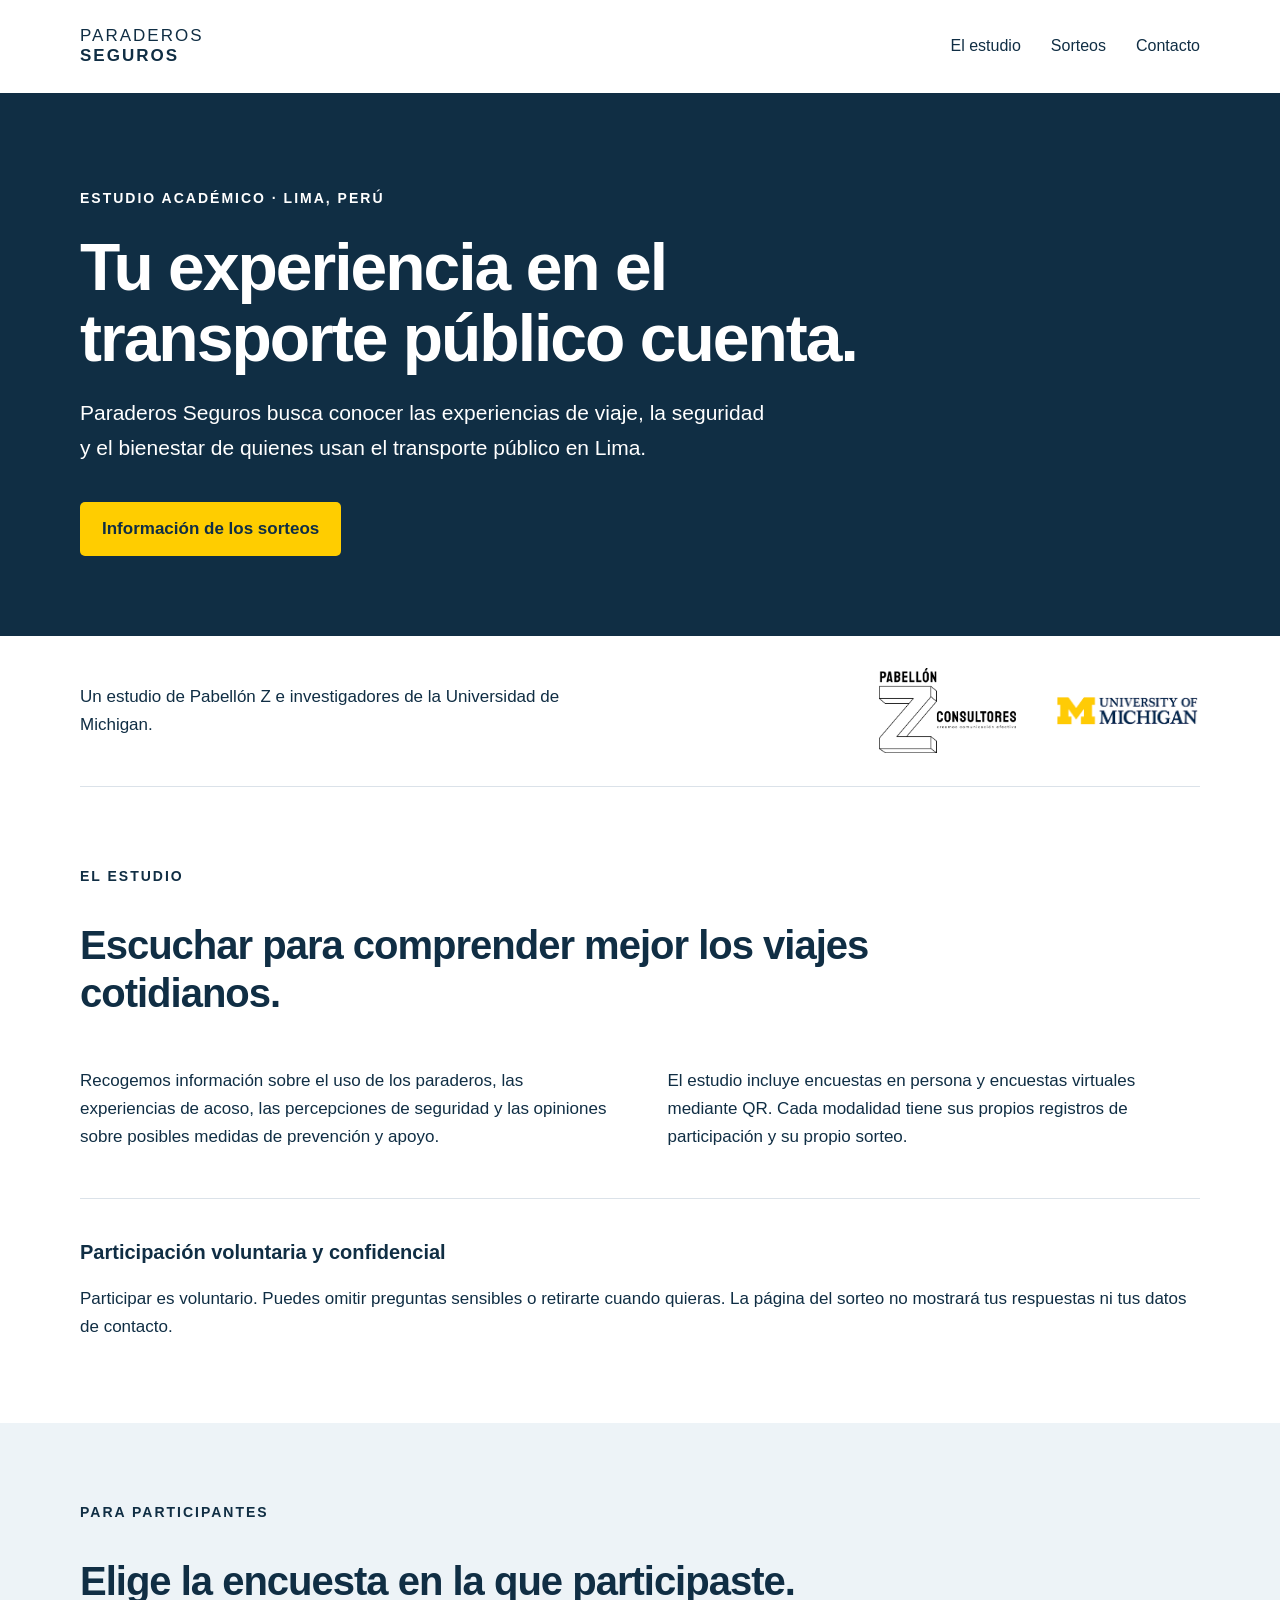
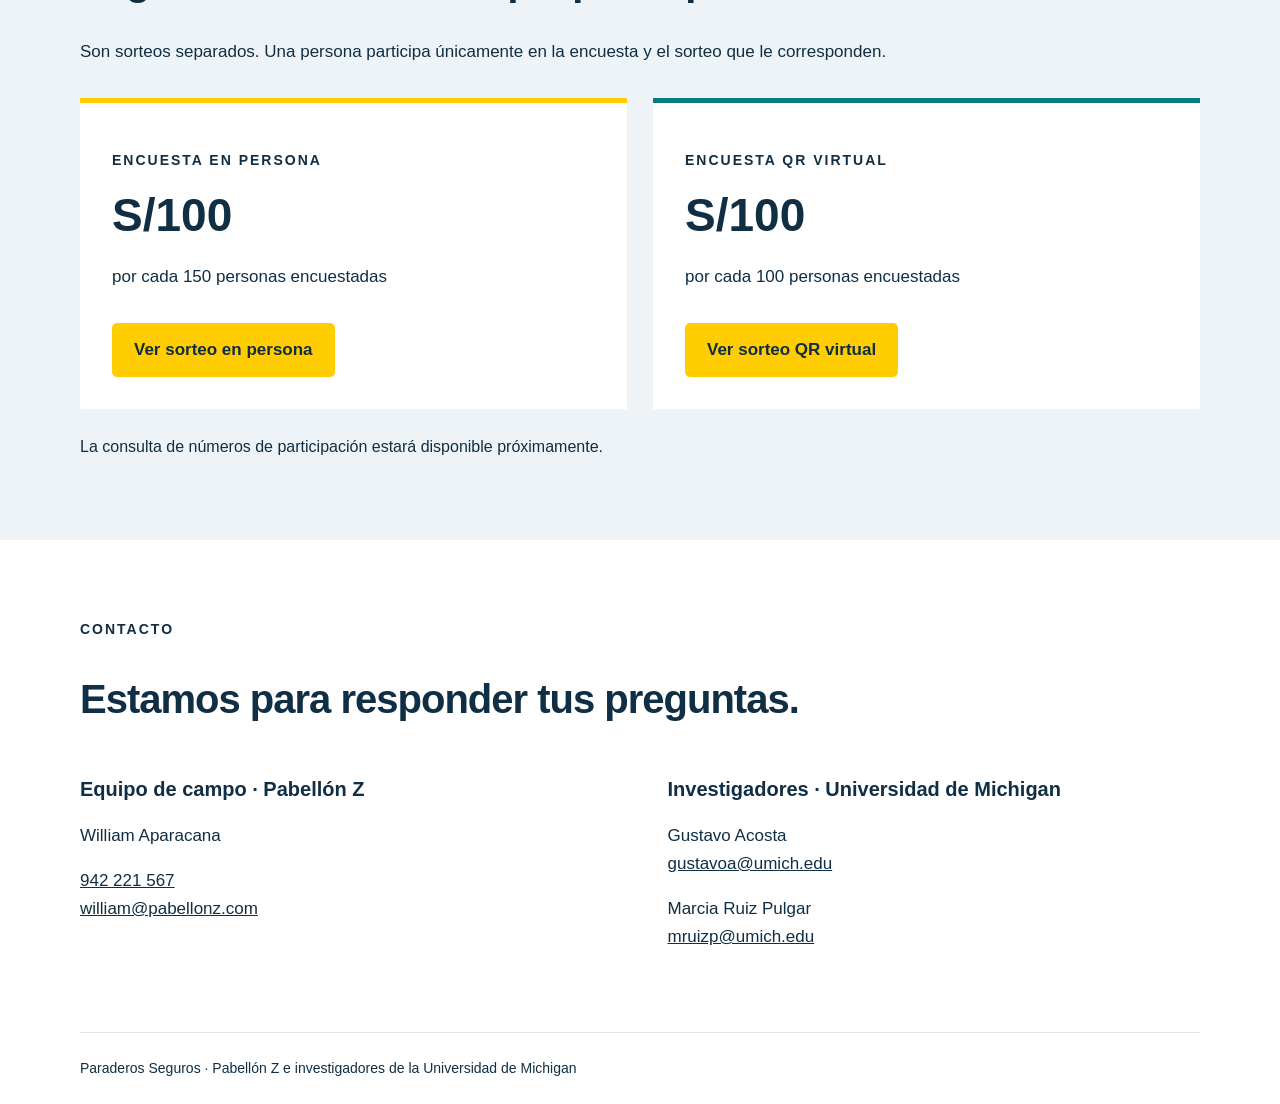
==== index.html @ fc578a71 "Publicar web de Paraderos Seguros y páginas de sorteos" ====
<!doctype html>
<html lang="es"><head><meta charset="utf-8"><meta name="viewport" content="width=device-width, initial-scale=1"><meta name="description" content="Paraderos Seguros: estudio sobre experiencias de viaje, seguridad y bienestar en el transporte público de Lima."><title>Paraderos Seguros | El proyecto</title><link rel="stylesheet" href="project.css"></head>
<body><header class="wrap"><a class="brand" href="#inicio">PARADEROS<br><strong>SEGUROS</strong></a><nav aria-label="Navegación principal"><a href="#estudio">El estudio</a><a href="#sorteos">Sorteos</a><a href="#contacto">Contacto</a></nav></header>
<main id="inicio"><section class="hero"><div class="wrap"><p class="eyebrow">ESTUDIO ACADÉMICO · LIMA, PERÚ</p><h1>Tu experiencia en el transporte público cuenta.</h1><p>Paraderos Seguros busca conocer las experiencias de viaje, la seguridad y el bienestar de quienes usan el transporte público en Lima.</p><a class="button" href="#sorteos">Información de los sorteos</a></div></section>
<div class="wrap institutions"><p>Un estudio de Pabellón Z e investigadores de la Universidad de Michigan.</p><div><img src="pabellon-z.png" alt="Pabellón Z"><img src="michigan.png" alt="Universidad de Michigan"></div></div>
<section class="wrap section" id="estudio"><p class="eyebrow">EL ESTUDIO</p><h2>Escuchar para comprender mejor los viajes cotidianos.</h2><div class="columns"><p>Recogemos información sobre el uso de los paraderos, las experiencias de acoso, las percepciones de seguridad y las opiniones sobre posibles medidas de prevención y apoyo.</p><p>El estudio incluye encuestas en persona y encuestas virtuales mediante QR. Cada modalidad tiene sus propios registros de participación y su propio sorteo.</p></div><div class="privacy"><h3>Participación voluntaria y confidencial</h3><p>Participar es voluntario. Puedes omitir preguntas sensibles o retirarte cuando quieras. La página del sorteo no mostrará tus respuestas ni tus datos de contacto.</p></div></section>
<section class="raffles" id="sorteos"><div class="wrap section"><p class="eyebrow">PARA PARTICIPANTES</p><h2>Elige la encuesta en la que participaste.</h2><p>Son sorteos separados. Una persona participa únicamente en la encuesta y el sorteo que le corresponden.</p><div class="cards"><article><p class="eyebrow">ENCUESTA EN PERSONA</p><h3>S/100</h3><p>por cada 150 personas encuestadas</p><a class="button" href="presencial.html">Ver sorteo en persona</a></article><article><p class="eyebrow">ENCUESTA QR VIRTUAL</p><h3>S/100</h3><p>por cada 100 personas encuestadas</p><a class="button" href="qr.html">Ver sorteo QR virtual</a></article></div><p class="notice">La consulta de números de participación estará disponible próximamente.</p></div></section>
<section class="wrap section" id="contacto"><p class="eyebrow">CONTACTO</p><h2>Estamos para responder tus preguntas.</h2><div class="columns"><div><h3>Equipo de campo · Pabellón Z</h3><p>William Aparacana</p><p><a href="tel:+51942221567">942 221 567</a><br><a href="mailto:william@pabellonz.com">william@pabellonz.com</a></p></div><div><h3>Investigadores · Universidad de Michigan</h3><p>Gustavo Acosta<br><a href="mailto:gustavoa@umich.edu">gustavoa@umich.edu</a></p><p>Marcia Ruiz Pulgar<br><a href="mailto:mruizp@umich.edu">mruizp@umich.edu</a></p></div></div></section></main><footer class="wrap">Paraderos Seguros · Pabellón Z e investigadores de la Universidad de Michigan</footer></body></html>
---- project.css ----
*{box-sizing:border-box}html{scroll-behavior:smooth}body{margin:0;color:#102e44;background:#fff;font-family:Arial,Helvetica,sans-serif;font-size:17px;line-height:1.65}.wrap{width:min(1120px,calc(100% - 48px));margin:auto}header{display:flex;justify-content:space-between;align-items:center;padding:26px 0}.brand{font-size:17px;line-height:1.2;letter-spacing:2px;text-decoration:none}a{color:inherit}nav{display:flex;gap:30px}nav a{text-decoration:none;font-size:16px}.hero{background:#102e44;color:#fff;padding:80px 0}.eyebrow{font-size:14px;letter-spacing:2px;font-weight:bold}h1{max-width:850px;font-size:clamp(38px,6vw,66px);line-height:1.08;letter-spacing:-2px;margin:22px 0}h2{font-size:clamp(28px,4vw,40px);line-height:1.2;max-width:850px;letter-spacing:-1px}h3{font-size:20px;line-height:1.3}.hero p:not(.eyebrow){max-width:700px;font-size:21px}.button{display:inline-block;background:#ffcd00;color:#102e44;font-weight:bold;padding:13px 22px;text-decoration:none;border-radius:5px;margin-top:15px}.institutions{padding:30px 0;display:flex;align-items:center;justify-content:space-between;gap:30px;border-bottom:1px solid #dbe2e9}.institutions p{max-width:480px}.institutions div{display:flex;align-items:center;gap:35px}.institutions img{width:145px;height:85px;object-fit:contain}.section{padding:64px 0}.columns{display:grid;grid-template-columns:1fr 1fr;gap:55px}.privacy{border-top:1px solid #dbe2e9;margin-top:30px;padding-top:20px}.raffles{background:#edf3f7}.cards{display:grid;grid-template-columns:1fr 1fr;gap:26px;margin-top:32px}.cards article{background:#fff;padding:32px;border-top:5px solid #ffcd00}.cards article+article{border-color:#087c83}.cards h3{font-size:46px;margin:10px 0}.notice{font-size:16px;margin-top:25px}footer{border-top:1px solid #dbe2e9;padding:24px 0;font-size:14px}:focus-visible{outline:3px solid #087c83;outline-offset:4px}@media(max-width:650px){header{align-items:flex-start}nav{gap:12px;flex-wrap:wrap;justify-content:flex-end}nav a{font-size:14px}.hero{padding:52px 0}.columns,.cards{grid-template-columns:1fr;gap:16px}.institutions{flex-direction:column;align-items:flex-start}.institutions img{width:125px}.section{padding:40px 0}.wrap{width:calc(100% - 36px)}}
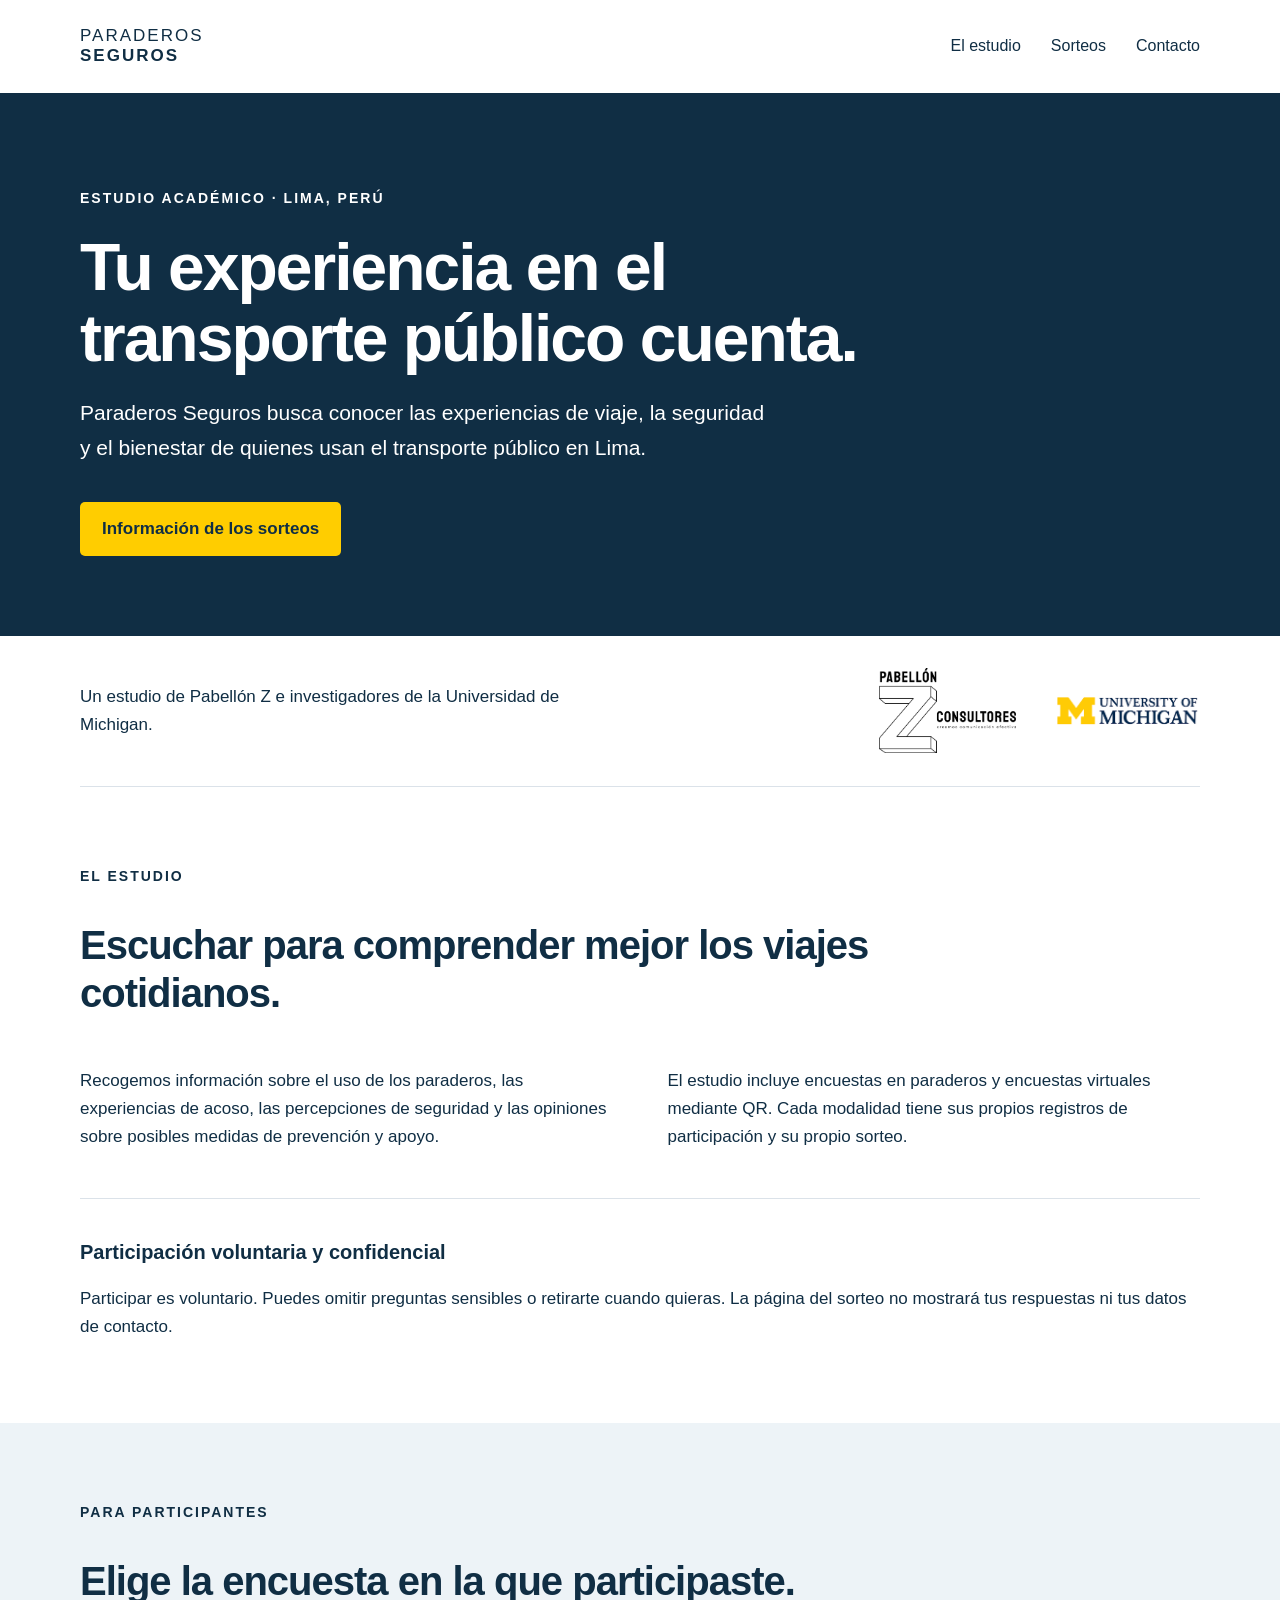
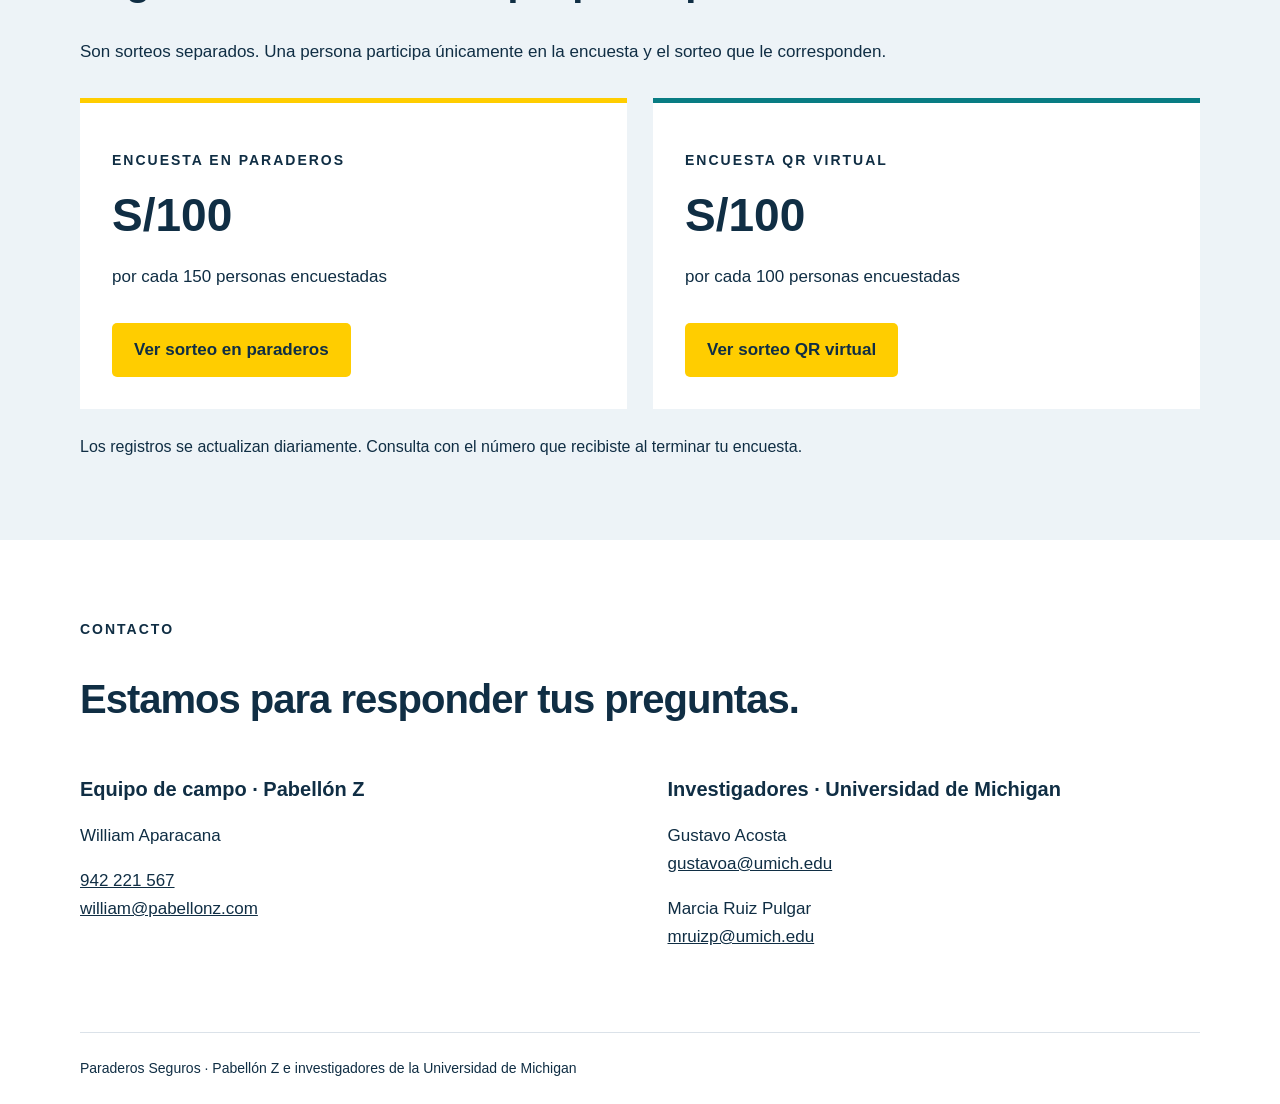
==== commit 3dd2b5c7: "Habilitar consulta de sorteo en paraderos" ====
--- a/index.html
+++ b/index.html
@@ -3,6 +3,6 @@
 <body><header class="wrap"><a class="brand" href="#inicio">PARADEROS<br><strong>SEGUROS</strong></a><nav aria-label="Navegación principal"><a href="#estudio">El estudio</a><a href="#sorteos">Sorteos</a><a href="#contacto">Contacto</a></nav></header>
 <main id="inicio"><section class="hero"><div class="wrap"><p class="eyebrow">ESTUDIO ACADÉMICO · LIMA, PERÚ</p><h1>Tu experiencia en el transporte público cuenta.</h1><p>Paraderos Seguros busca conocer las experiencias de viaje, la seguridad y el bienestar de quienes usan el transporte público en Lima.</p><a class="button" href="#sorteos">Información de los sorteos</a></div></section>
 <div class="wrap institutions"><p>Un estudio de Pabellón Z e investigadores de la Universidad de Michigan.</p><div><img src="pabellon-z.png" alt="Pabellón Z"><img src="michigan.png" alt="Universidad de Michigan"></div></div>
-<section class="wrap section" id="estudio"><p class="eyebrow">EL ESTUDIO</p><h2>Escuchar para comprender mejor los viajes cotidianos.</h2><div class="columns"><p>Recogemos información sobre el uso de los paraderos, las experiencias de acoso, las percepciones de seguridad y las opiniones sobre posibles medidas de prevención y apoyo.</p><p>El estudio incluye encuestas en persona y encuestas virtuales mediante QR. Cada modalidad tiene sus propios registros de participación y su propio sorteo.</p></div><div class="privacy"><h3>Participación voluntaria y confidencial</h3><p>Participar es voluntario. Puedes omitir preguntas sensibles o retirarte cuando quieras. La página del sorteo no mostrará tus respuestas ni tus datos de contacto.</p></div></section>
-<section class="raffles" id="sorteos"><div class="wrap section"><p class="eyebrow">PARA PARTICIPANTES</p><h2>Elige la encuesta en la que participaste.</h2><p>Son sorteos separados. Una persona participa únicamente en la encuesta y el sorteo que le corresponden.</p><div class="cards"><article><p class="eyebrow">ENCUESTA EN PERSONA</p><h3>S/100</h3><p>por cada 150 personas encuestadas</p><a class="button" href="presencial.html">Ver sorteo en persona</a></article><article><p class="eyebrow">ENCUESTA QR VIRTUAL</p><h3>S/100</h3><p>por cada 100 personas encuestadas</p><a class="button" href="qr.html">Ver sorteo QR virtual</a></article></div><p class="notice">La consulta de números de participación estará disponible próximamente.</p></div></section>
+<section class="wrap section" id="estudio"><p class="eyebrow">EL ESTUDIO</p><h2>Escuchar para comprender mejor los viajes cotidianos.</h2><div class="columns"><p>Recogemos información sobre el uso de los paraderos, las experiencias de acoso, las percepciones de seguridad y las opiniones sobre posibles medidas de prevención y apoyo.</p><p>El estudio incluye encuestas en paraderos y encuestas virtuales mediante QR. Cada modalidad tiene sus propios registros de participación y su propio sorteo.</p></div><div class="privacy"><h3>Participación voluntaria y confidencial</h3><p>Participar es voluntario. Puedes omitir preguntas sensibles o retirarte cuando quieras. La página del sorteo no mostrará tus respuestas ni tus datos de contacto.</p></div></section>
+<section class="raffles" id="sorteos"><div class="wrap section"><p class="eyebrow">PARA PARTICIPANTES</p><h2>Elige la encuesta en la que participaste.</h2><p>Son sorteos separados. Una persona participa únicamente en la encuesta y el sorteo que le corresponden.</p><div class="cards"><article><p class="eyebrow">ENCUESTA EN PARADEROS</p><h3>S/100</h3><p>por cada 150 personas encuestadas</p><a class="button" href="presencial.html">Ver sorteo en paraderos</a></article><article><p class="eyebrow">ENCUESTA QR VIRTUAL</p><h3>S/100</h3><p>por cada 100 personas encuestadas</p><a class="button" href="qr.html">Ver sorteo QR virtual</a></article></div><p class="notice">Los registros se actualizan diariamente. Consulta con el número que recibiste al terminar tu encuesta.</p></div></section>
 <section class="wrap section" id="contacto"><p class="eyebrow">CONTACTO</p><h2>Estamos para responder tus preguntas.</h2><div class="columns"><div><h3>Equipo de campo · Pabellón Z</h3><p>William Aparacana</p><p><a href="tel:+51942221567">942 221 567</a><br><a href="mailto:william@pabellonz.com">william@pabellonz.com</a></p></div><div><h3>Investigadores · Universidad de Michigan</h3><p>Gustavo Acosta<br><a href="mailto:gustavoa@umich.edu">gustavoa@umich.edu</a></p><p>Marcia Ruiz Pulgar<br><a href="mailto:mruizp@umich.edu">mruizp@umich.edu</a></p></div></div></section></main><footer class="wrap">Paraderos Seguros · Pabellón Z e investigadores de la Universidad de Michigan</footer></body></html>
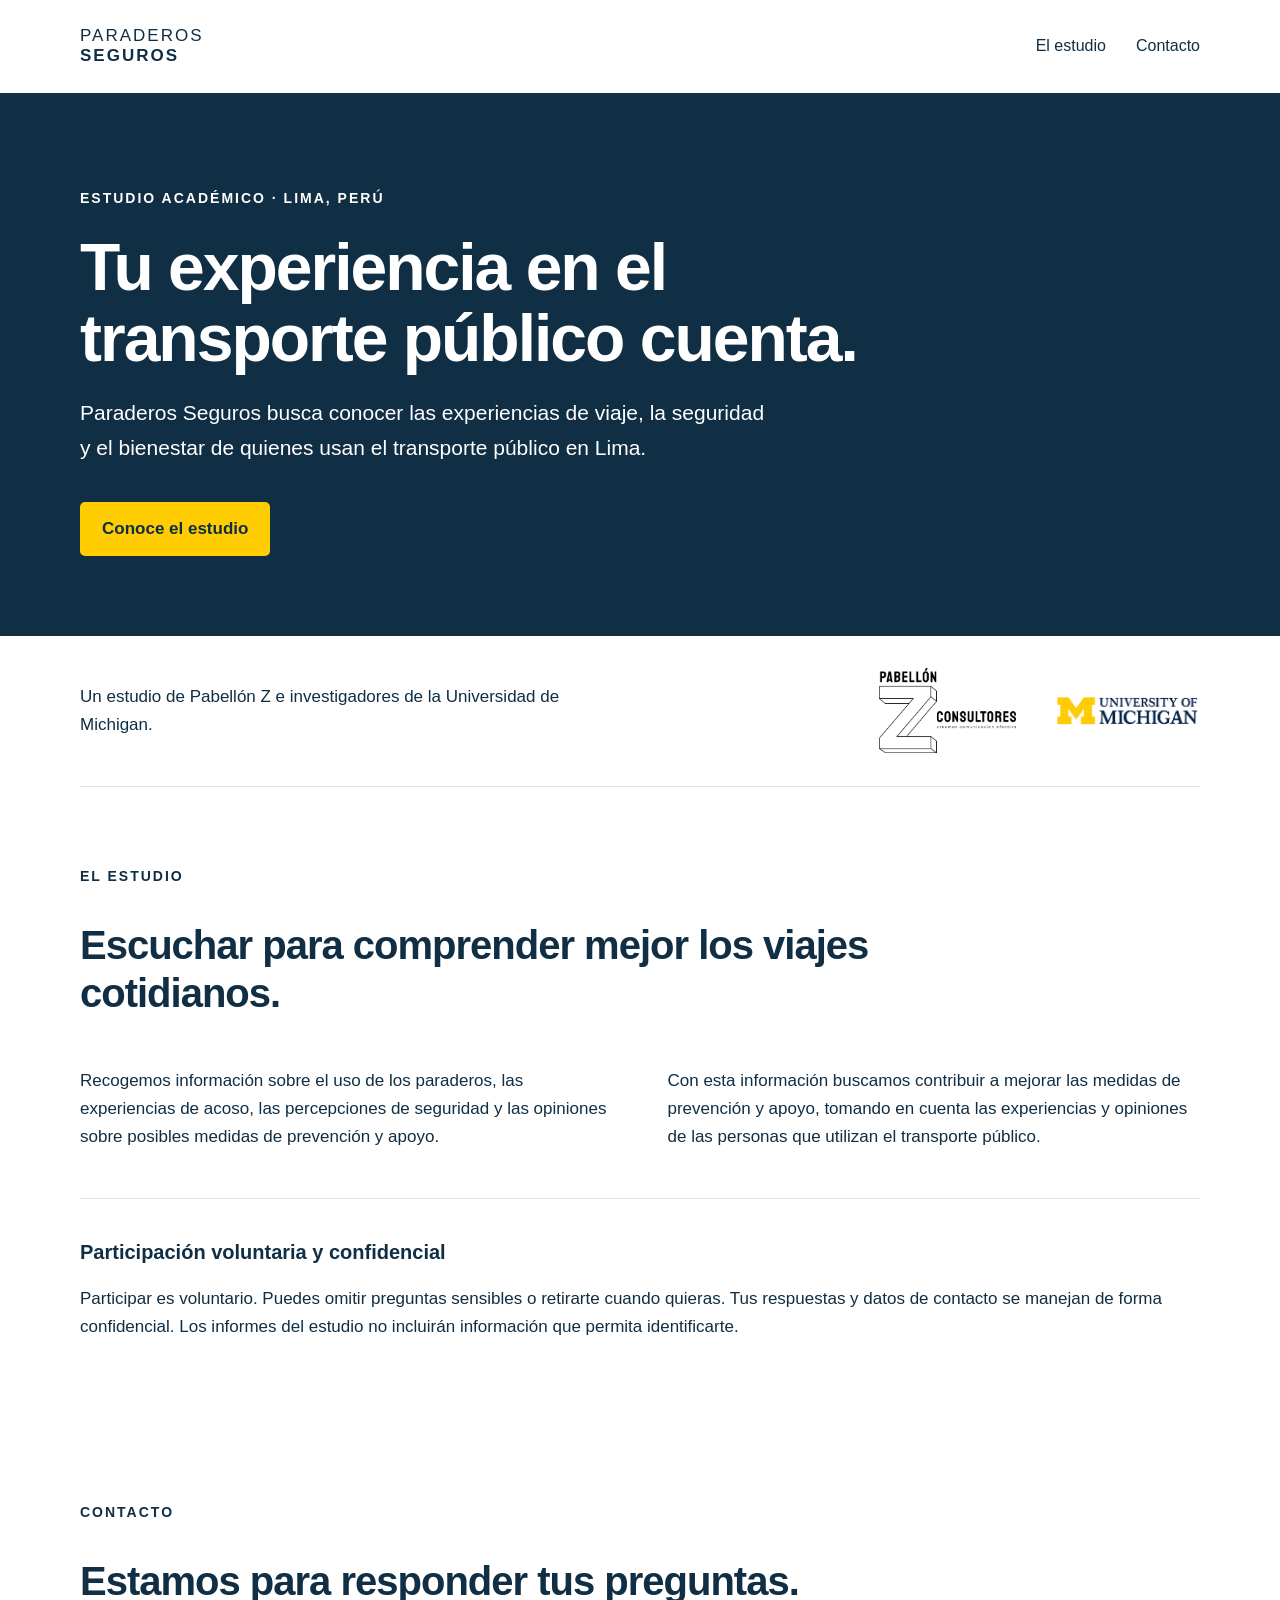
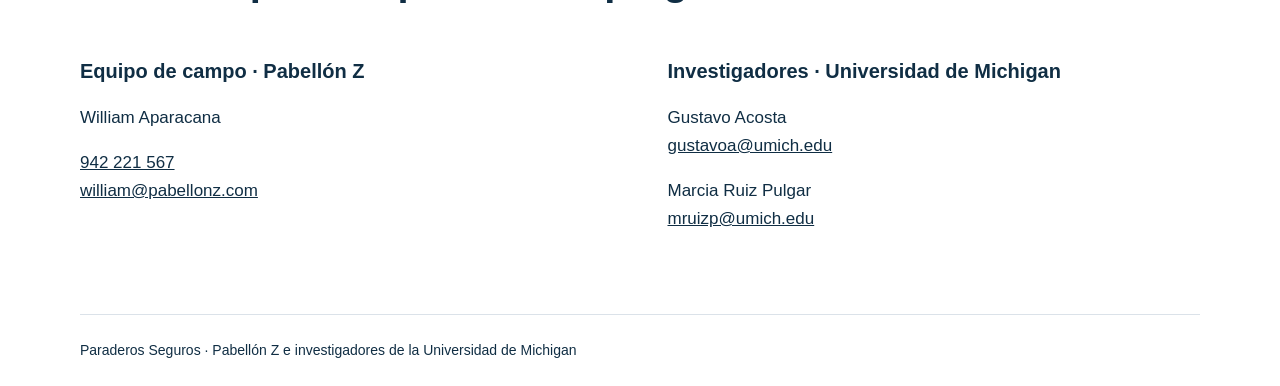
==== commit 8c479e8f: "Centrar portada en el proyecto sin sorteos" ====
--- a/index.html
+++ b/index.html
@@ -1,8 +1,7 @@
 <!doctype html>
 <html lang="es"><head><meta charset="utf-8"><meta name="viewport" content="width=device-width, initial-scale=1"><meta name="description" content="Paraderos Seguros: estudio sobre experiencias de viaje, seguridad y bienestar en el transporte público de Lima."><title>Paraderos Seguros | El proyecto</title><link rel="stylesheet" href="project.css"></head>
-<body><header class="wrap"><a class="brand" href="#inicio">PARADEROS<br><strong>SEGUROS</strong></a><nav aria-label="Navegación principal"><a href="#estudio">El estudio</a><a href="#sorteos">Sorteos</a><a href="#contacto">Contacto</a></nav></header>
-<main id="inicio"><section class="hero"><div class="wrap"><p class="eyebrow">ESTUDIO ACADÉMICO · LIMA, PERÚ</p><h1>Tu experiencia en el transporte público cuenta.</h1><p>Paraderos Seguros busca conocer las experiencias de viaje, la seguridad y el bienestar de quienes usan el transporte público en Lima.</p><a class="button" href="#sorteos">Información de los sorteos</a></div></section>
+<body><header class="wrap"><a class="brand" href="#inicio">PARADEROS<br><strong>SEGUROS</strong></a><nav aria-label="Navegación principal"><a href="#estudio">El estudio</a><a href="#contacto">Contacto</a></nav></header>
+<main id="inicio"><section class="hero"><div class="wrap"><p class="eyebrow">ESTUDIO ACADÉMICO · LIMA, PERÚ</p><h1>Tu experiencia en el transporte público cuenta.</h1><p>Paraderos Seguros busca conocer las experiencias de viaje, la seguridad y el bienestar de quienes usan el transporte público en Lima.</p><a class="button" href="#estudio">Conoce el estudio</a></div></section>
 <div class="wrap institutions"><p>Un estudio de Pabellón Z e investigadores de la Universidad de Michigan.</p><div><img src="pabellon-z.png" alt="Pabellón Z"><img src="michigan.png" alt="Universidad de Michigan"></div></div>
-<section class="wrap section" id="estudio"><p class="eyebrow">EL ESTUDIO</p><h2>Escuchar para comprender mejor los viajes cotidianos.</h2><div class="columns"><p>Recogemos información sobre el uso de los paraderos, las experiencias de acoso, las percepciones de seguridad y las opiniones sobre posibles medidas de prevención y apoyo.</p><p>El estudio incluye encuestas en paraderos y encuestas virtuales mediante QR. Cada modalidad tiene sus propios registros de participación y su propio sorteo.</p></div><div class="privacy"><h3>Participación voluntaria y confidencial</h3><p>Participar es voluntario. Puedes omitir preguntas sensibles o retirarte cuando quieras. La página del sorteo no mostrará tus respuestas ni tus datos de contacto.</p></div></section>
-<section class="raffles" id="sorteos"><div class="wrap section"><p class="eyebrow">PARA PARTICIPANTES</p><h2>Elige la encuesta en la que participaste.</h2><p>Son sorteos separados. Una persona participa únicamente en la encuesta y el sorteo que le corresponden.</p><div class="cards"><article><p class="eyebrow">ENCUESTA EN PARADEROS</p><h3>S/100</h3><p>por cada 150 personas encuestadas</p><a class="button" href="presencial.html">Ver sorteo en paraderos</a></article><article><p class="eyebrow">ENCUESTA QR VIRTUAL</p><h3>S/100</h3><p>por cada 100 personas encuestadas</p><a class="button" href="qr.html">Ver sorteo QR virtual</a></article></div><p class="notice">Los registros se actualizan diariamente. Consulta con el número que recibiste al terminar tu encuesta.</p></div></section>
+<section class="wrap section" id="estudio"><p class="eyebrow">EL ESTUDIO</p><h2>Escuchar para comprender mejor los viajes cotidianos.</h2><div class="columns"><p>Recogemos información sobre el uso de los paraderos, las experiencias de acoso, las percepciones de seguridad y las opiniones sobre posibles medidas de prevención y apoyo.</p><p>Con esta información buscamos contribuir a mejorar las medidas de prevención y apoyo, tomando en cuenta las experiencias y opiniones de las personas que utilizan el transporte público.</p></div><div class="privacy"><h3>Participación voluntaria y confidencial</h3><p>Participar es voluntario. Puedes omitir preguntas sensibles o retirarte cuando quieras. Tus respuestas y datos de contacto se manejan de forma confidencial. Los informes del estudio no incluirán información que permita identificarte.</p></div></section>
 <section class="wrap section" id="contacto"><p class="eyebrow">CONTACTO</p><h2>Estamos para responder tus preguntas.</h2><div class="columns"><div><h3>Equipo de campo · Pabellón Z</h3><p>William Aparacana</p><p><a href="tel:+51942221567">942 221 567</a><br><a href="mailto:william@pabellonz.com">william@pabellonz.com</a></p></div><div><h3>Investigadores · Universidad de Michigan</h3><p>Gustavo Acosta<br><a href="mailto:gustavoa@umich.edu">gustavoa@umich.edu</a></p><p>Marcia Ruiz Pulgar<br><a href="mailto:mruizp@umich.edu">mruizp@umich.edu</a></p></div></div></section></main><footer class="wrap">Paraderos Seguros · Pabellón Z e investigadores de la Universidad de Michigan</footer></body></html>
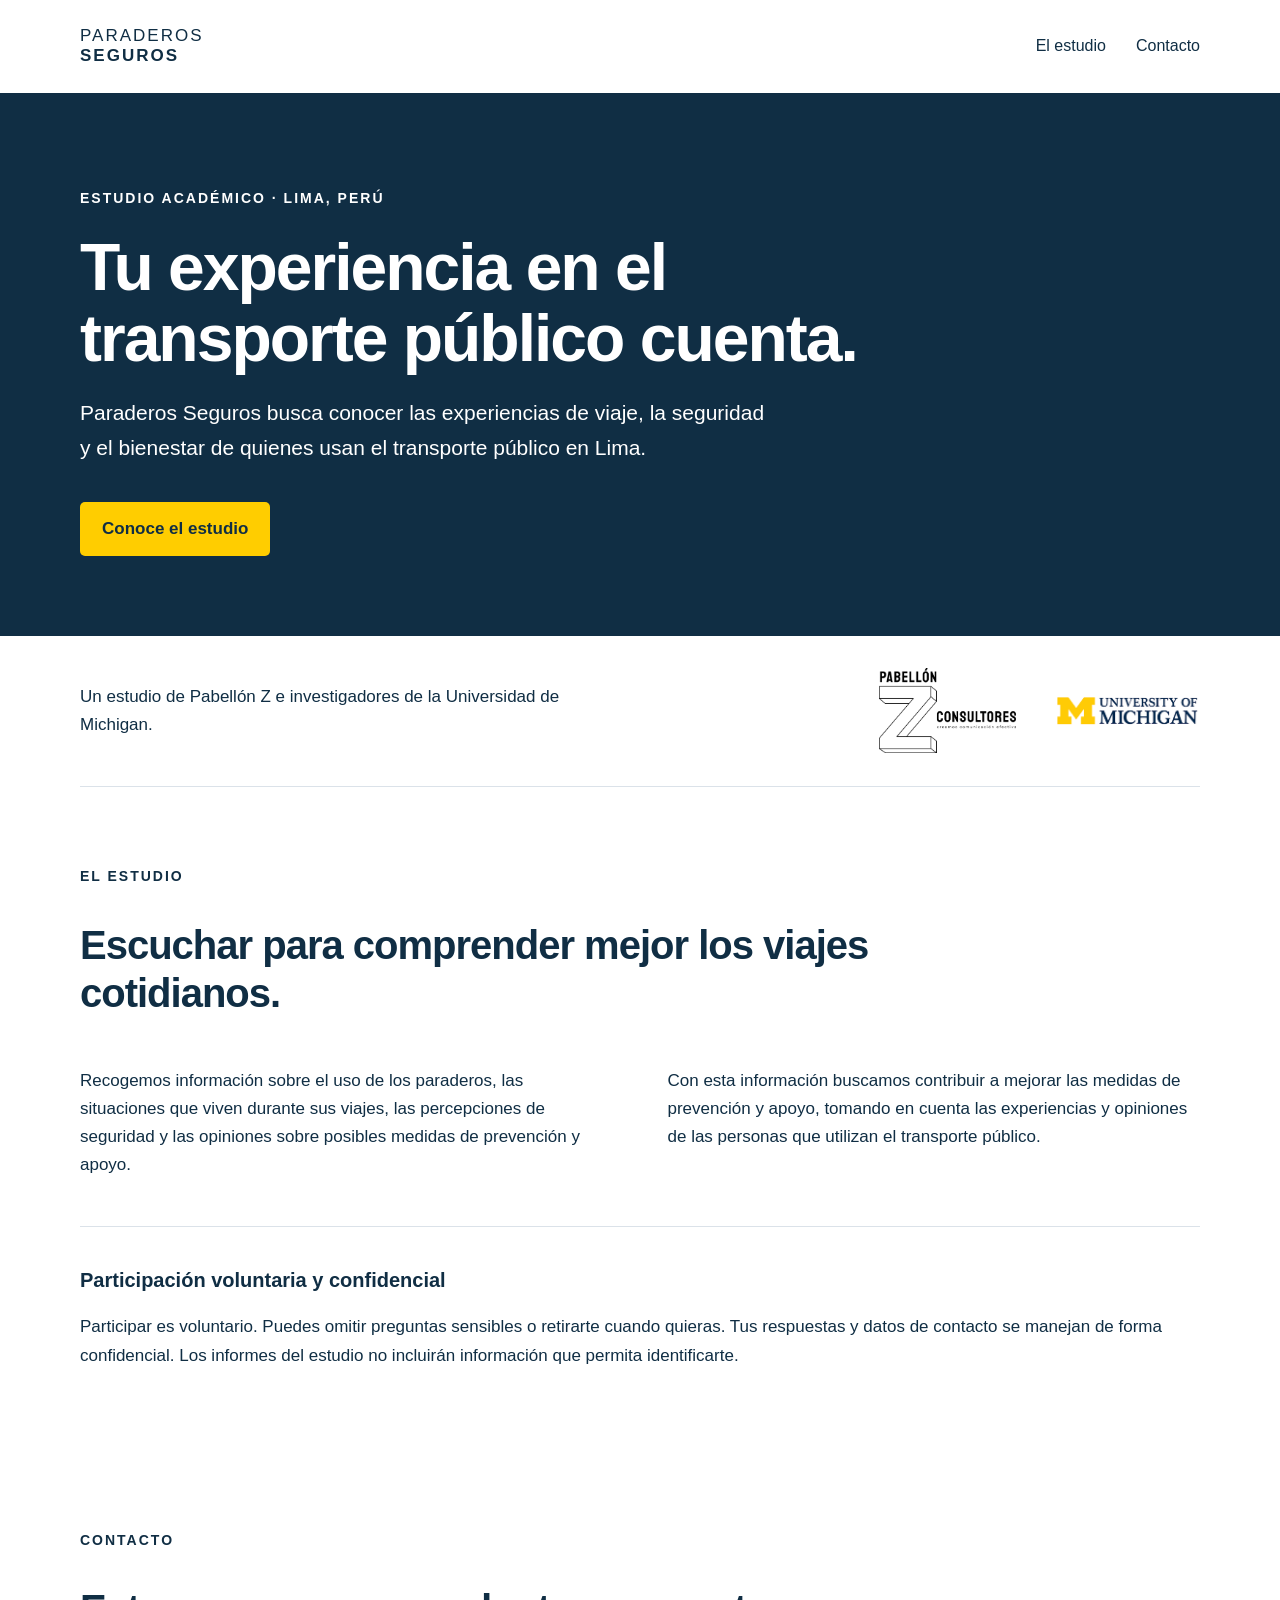
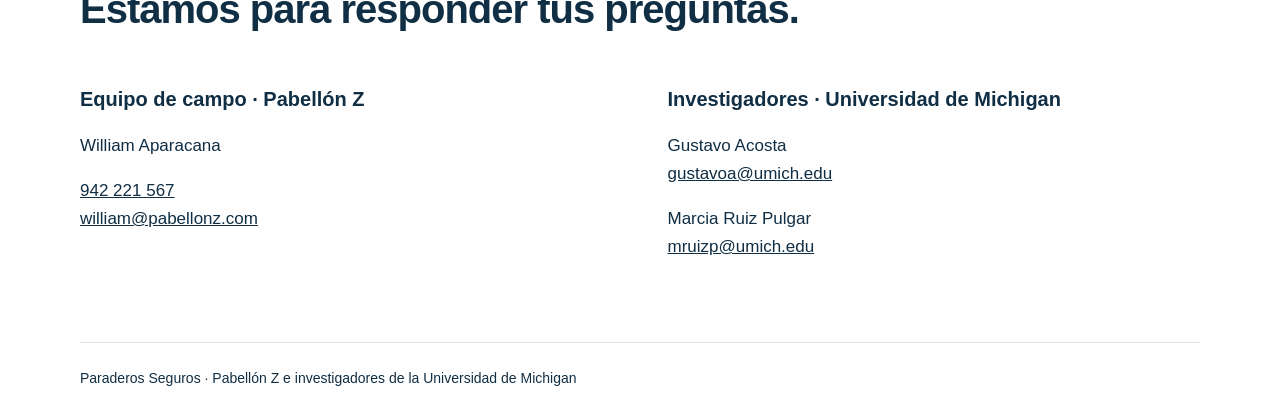
==== commit 92c8cd73: "Describir experiencias de viaje en la portada" ====
--- a/index.html
+++ b/index.html
@@ -3,5 +3,5 @@
 <body><header class="wrap"><a class="brand" href="#inicio">PARADEROS<br><strong>SEGUROS</strong></a><nav aria-label="Navegación principal"><a href="#estudio">El estudio</a><a href="#contacto">Contacto</a></nav></header>
 <main id="inicio"><section class="hero"><div class="wrap"><p class="eyebrow">ESTUDIO ACADÉMICO · LIMA, PERÚ</p><h1>Tu experiencia en el transporte público cuenta.</h1><p>Paraderos Seguros busca conocer las experiencias de viaje, la seguridad y el bienestar de quienes usan el transporte público en Lima.</p><a class="button" href="#estudio">Conoce el estudio</a></div></section>
 <div class="wrap institutions"><p>Un estudio de Pabellón Z e investigadores de la Universidad de Michigan.</p><div><img src="pabellon-z.png" alt="Pabellón Z"><img src="michigan.png" alt="Universidad de Michigan"></div></div>
-<section class="wrap section" id="estudio"><p class="eyebrow">EL ESTUDIO</p><h2>Escuchar para comprender mejor los viajes cotidianos.</h2><div class="columns"><p>Recogemos información sobre el uso de los paraderos, las experiencias de acoso, las percepciones de seguridad y las opiniones sobre posibles medidas de prevención y apoyo.</p><p>Con esta información buscamos contribuir a mejorar las medidas de prevención y apoyo, tomando en cuenta las experiencias y opiniones de las personas que utilizan el transporte público.</p></div><div class="privacy"><h3>Participación voluntaria y confidencial</h3><p>Participar es voluntario. Puedes omitir preguntas sensibles o retirarte cuando quieras. Tus respuestas y datos de contacto se manejan de forma confidencial. Los informes del estudio no incluirán información que permita identificarte.</p></div></section>
+<section class="wrap section" id="estudio"><p class="eyebrow">EL ESTUDIO</p><h2>Escuchar para comprender mejor los viajes cotidianos.</h2><div class="columns"><p>Recogemos información sobre el uso de los paraderos, las situaciones que viven durante sus viajes, las percepciones de seguridad y las opiniones sobre posibles medidas de prevención y apoyo.</p><p>Con esta información buscamos contribuir a mejorar las medidas de prevención y apoyo, tomando en cuenta las experiencias y opiniones de las personas que utilizan el transporte público.</p></div><div class="privacy"><h3>Participación voluntaria y confidencial</h3><p>Participar es voluntario. Puedes omitir preguntas sensibles o retirarte cuando quieras. Tus respuestas y datos de contacto se manejan de forma confidencial. Los informes del estudio no incluirán información que permita identificarte.</p></div></section>
 <section class="wrap section" id="contacto"><p class="eyebrow">CONTACTO</p><h2>Estamos para responder tus preguntas.</h2><div class="columns"><div><h3>Equipo de campo · Pabellón Z</h3><p>William Aparacana</p><p><a href="tel:+51942221567">942 221 567</a><br><a href="mailto:william@pabellonz.com">william@pabellonz.com</a></p></div><div><h3>Investigadores · Universidad de Michigan</h3><p>Gustavo Acosta<br><a href="mailto:gustavoa@umich.edu">gustavoa@umich.edu</a></p><p>Marcia Ruiz Pulgar<br><a href="mailto:mruizp@umich.edu">mruizp@umich.edu</a></p></div></div></section></main><footer class="wrap">Paraderos Seguros · Pabellón Z e investigadores de la Universidad de Michigan</footer></body></html>
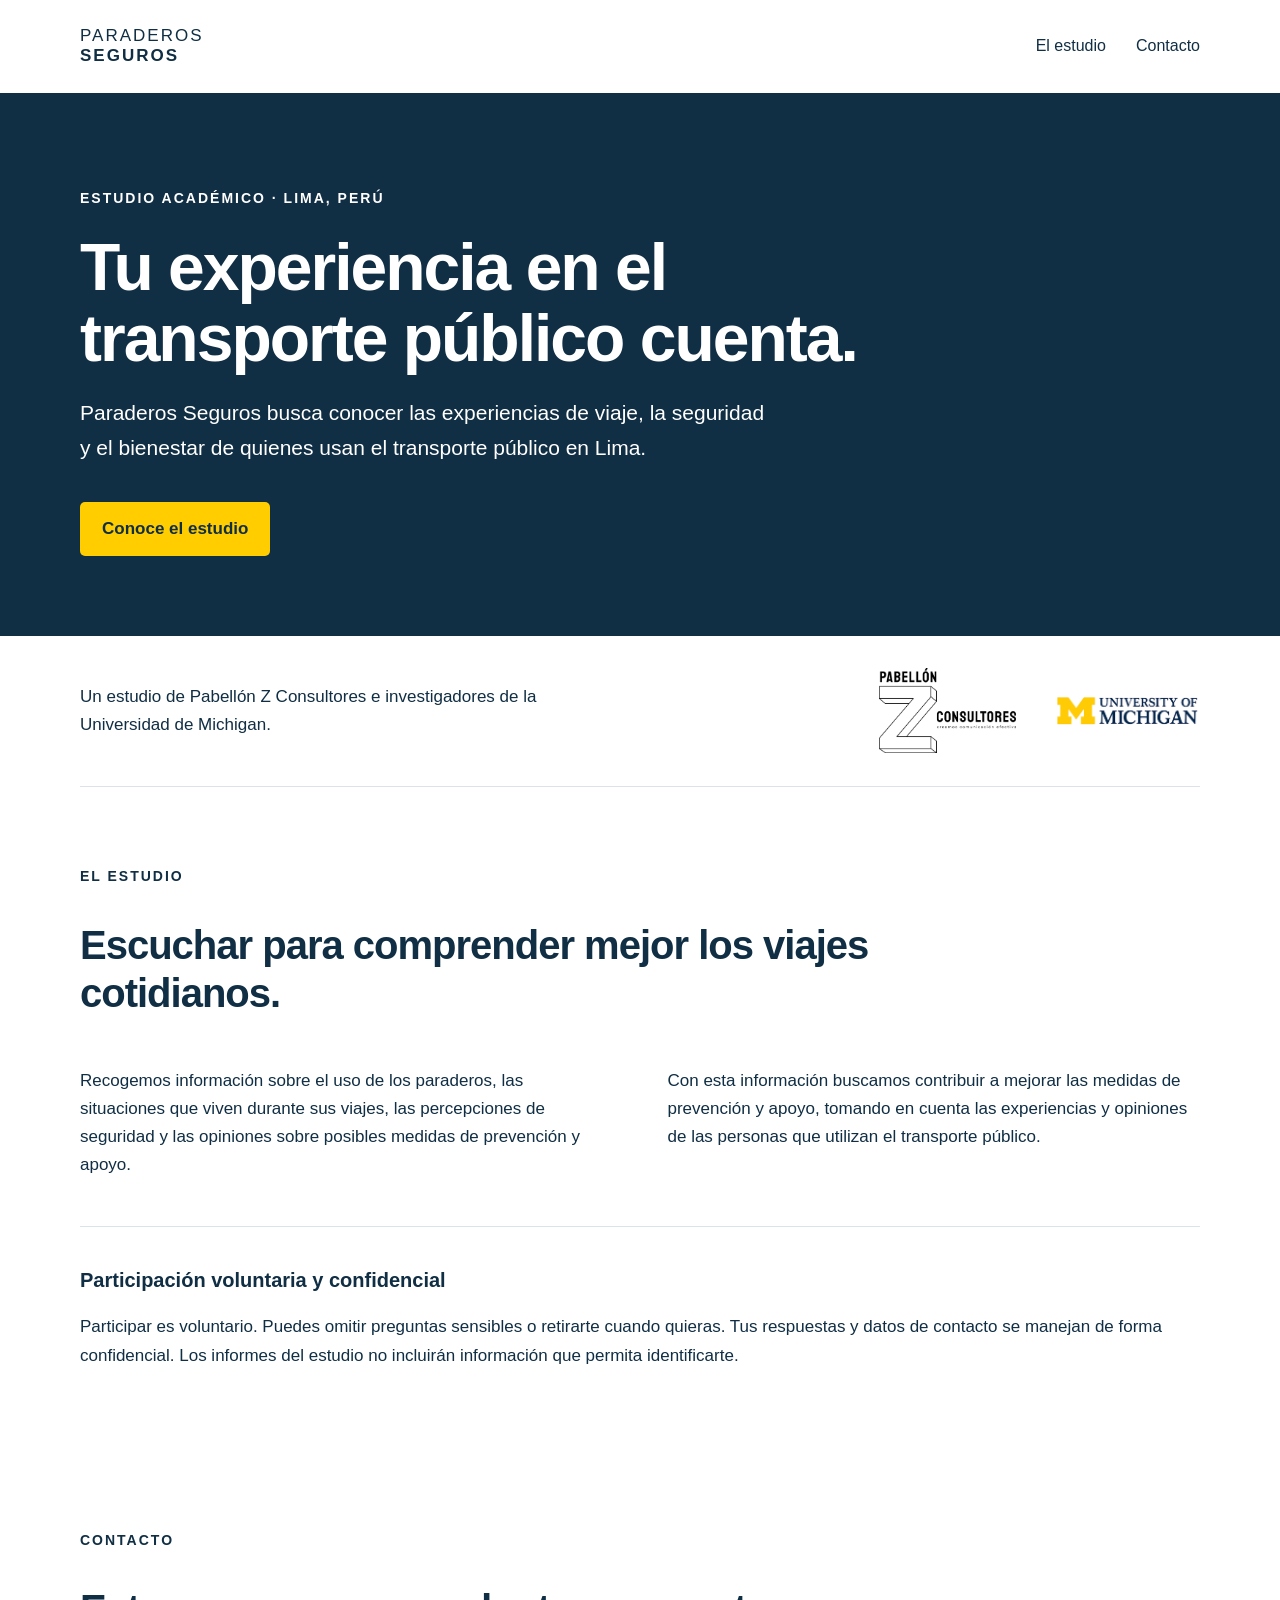
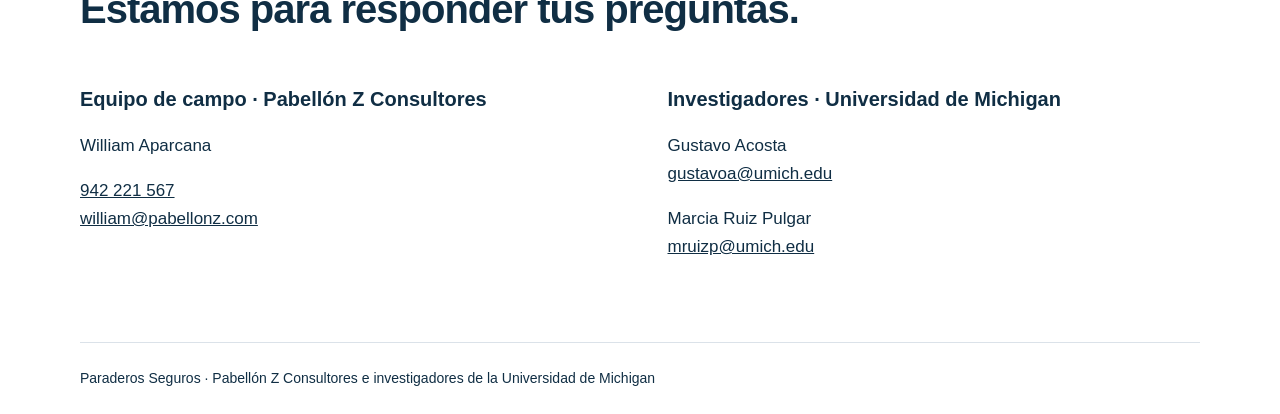
==== commit 0a069f1e: "Corregir William Aparcana y Pabellón Z Consultores" ====
--- a/index.html
+++ b/index.html
@@ -2,6 +2,6 @@
 <html lang="es"><head><meta charset="utf-8"><meta name="viewport" content="width=device-width, initial-scale=1"><meta name="description" content="Paraderos Seguros: estudio sobre experiencias de viaje, seguridad y bienestar en el transporte público de Lima."><title>Paraderos Seguros | El proyecto</title><link rel="stylesheet" href="project.css"></head>
 <body><header class="wrap"><a class="brand" href="#inicio">PARADEROS<br><strong>SEGUROS</strong></a><nav aria-label="Navegación principal"><a href="#estudio">El estudio</a><a href="#contacto">Contacto</a></nav></header>
 <main id="inicio"><section class="hero"><div class="wrap"><p class="eyebrow">ESTUDIO ACADÉMICO · LIMA, PERÚ</p><h1>Tu experiencia en el transporte público cuenta.</h1><p>Paraderos Seguros busca conocer las experiencias de viaje, la seguridad y el bienestar de quienes usan el transporte público en Lima.</p><a class="button" href="#estudio">Conoce el estudio</a></div></section>
-<div class="wrap institutions"><p>Un estudio de Pabellón Z e investigadores de la Universidad de Michigan.</p><div><img src="pabellon-z.png" alt="Pabellón Z"><img src="michigan.png" alt="Universidad de Michigan"></div></div>
+<div class="wrap institutions"><p>Un estudio de Pabellón Z Consultores e investigadores de la Universidad de Michigan.</p><div><img src="pabellon-z.png" alt="Pabellón Z Consultores"><img src="michigan.png" alt="Universidad de Michigan"></div></div>
 <section class="wrap section" id="estudio"><p class="eyebrow">EL ESTUDIO</p><h2>Escuchar para comprender mejor los viajes cotidianos.</h2><div class="columns"><p>Recogemos información sobre el uso de los paraderos, las situaciones que viven durante sus viajes, las percepciones de seguridad y las opiniones sobre posibles medidas de prevención y apoyo.</p><p>Con esta información buscamos contribuir a mejorar las medidas de prevención y apoyo, tomando en cuenta las experiencias y opiniones de las personas que utilizan el transporte público.</p></div><div class="privacy"><h3>Participación voluntaria y confidencial</h3><p>Participar es voluntario. Puedes omitir preguntas sensibles o retirarte cuando quieras. Tus respuestas y datos de contacto se manejan de forma confidencial. Los informes del estudio no incluirán información que permita identificarte.</p></div></section>
-<section class="wrap section" id="contacto"><p class="eyebrow">CONTACTO</p><h2>Estamos para responder tus preguntas.</h2><div class="columns"><div><h3>Equipo de campo · Pabellón Z</h3><p>William Aparacana</p><p><a href="tel:+51942221567">942 221 567</a><br><a href="mailto:william@pabellonz.com">william@pabellonz.com</a></p></div><div><h3>Investigadores · Universidad de Michigan</h3><p>Gustavo Acosta<br><a href="mailto:gustavoa@umich.edu">gustavoa@umich.edu</a></p><p>Marcia Ruiz Pulgar<br><a href="mailto:mruizp@umich.edu">mruizp@umich.edu</a></p></div></div></section></main><footer class="wrap">Paraderos Seguros · Pabellón Z e investigadores de la Universidad de Michigan</footer></body></html>+<section class="wrap section" id="contacto"><p class="eyebrow">CONTACTO</p><h2>Estamos para responder tus preguntas.</h2><div class="columns"><div><h3>Equipo de campo · Pabellón Z Consultores</h3><p>William Aparcana</p><p><a href="tel:+51942221567">942 221 567</a><br><a href="mailto:william@pabellonz.com">william@pabellonz.com</a></p></div><div><h3>Investigadores · Universidad de Michigan</h3><p>Gustavo Acosta<br><a href="mailto:gustavoa@umich.edu">gustavoa@umich.edu</a></p><p>Marcia Ruiz Pulgar<br><a href="mailto:mruizp@umich.edu">mruizp@umich.edu</a></p></div></div></section></main><footer class="wrap">Paraderos Seguros · Pabellón Z Consultores e investigadores de la Universidad de Michigan</footer></body></html>
